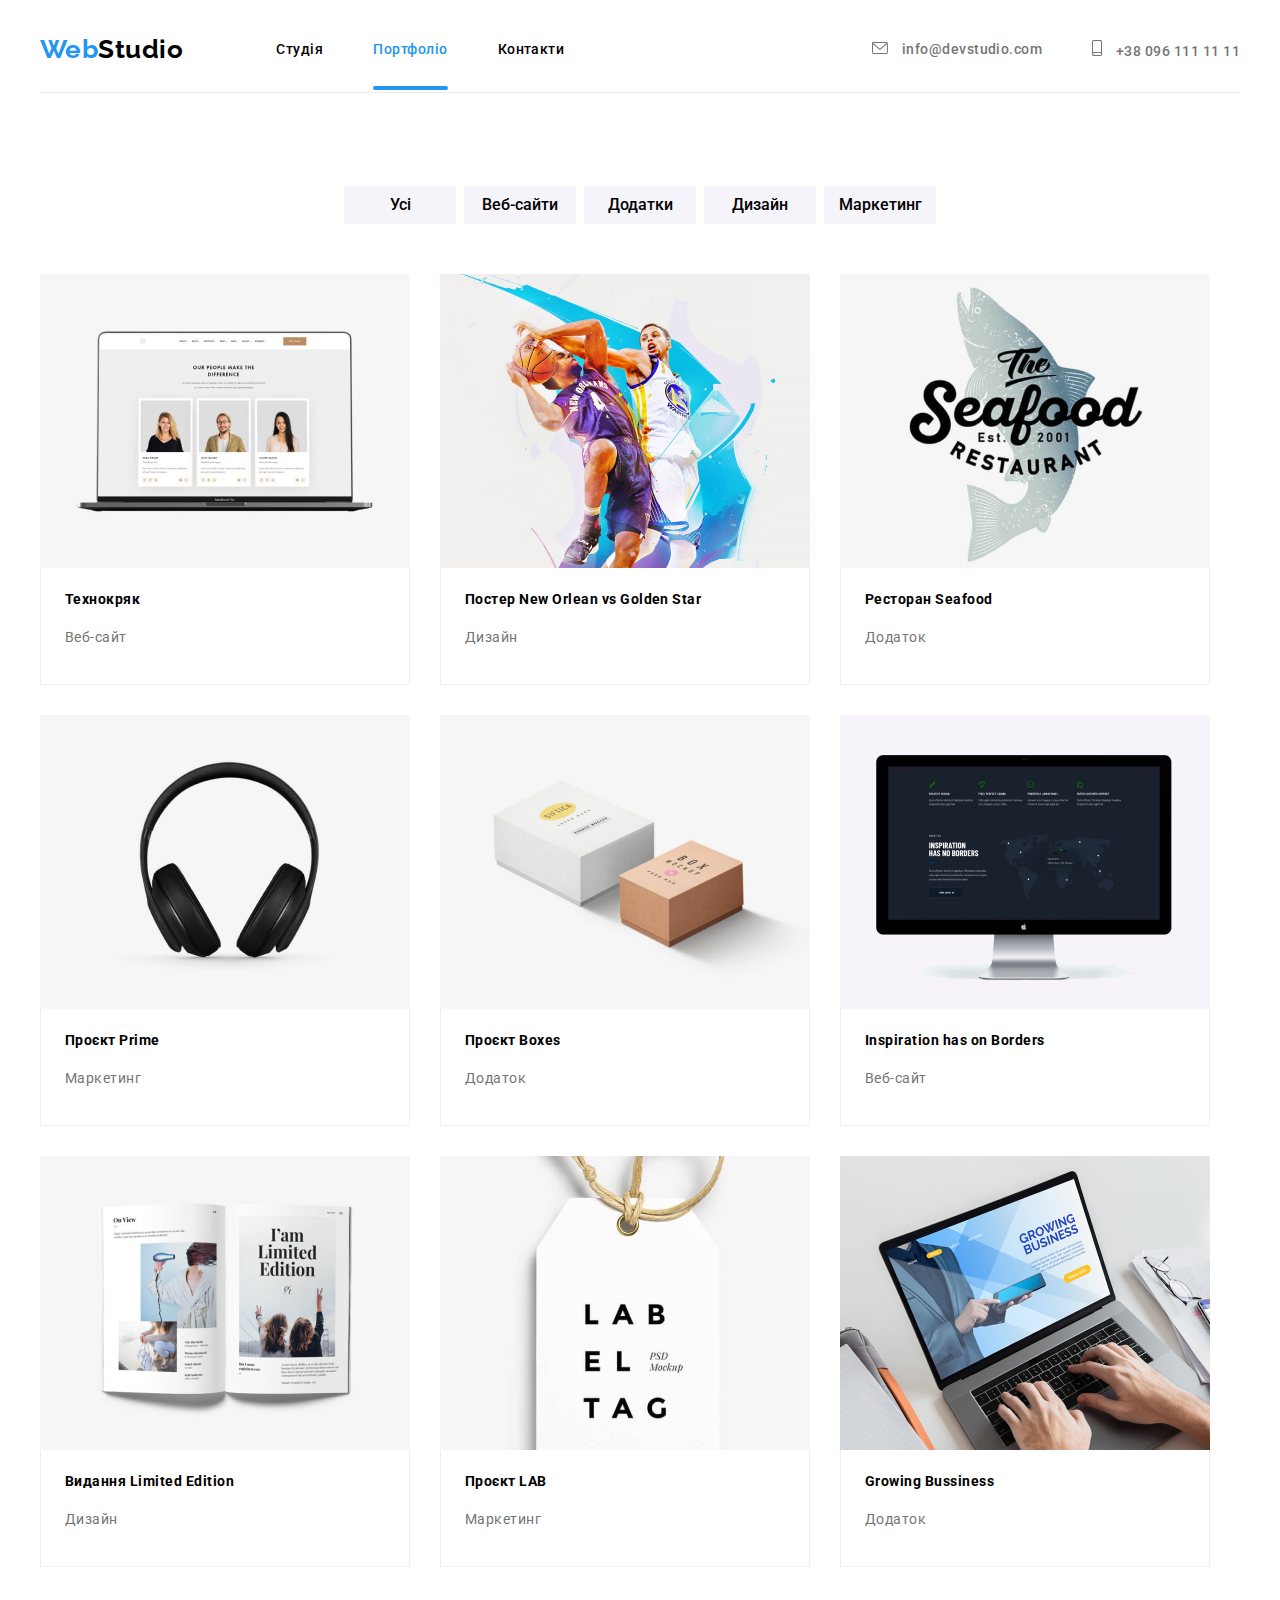
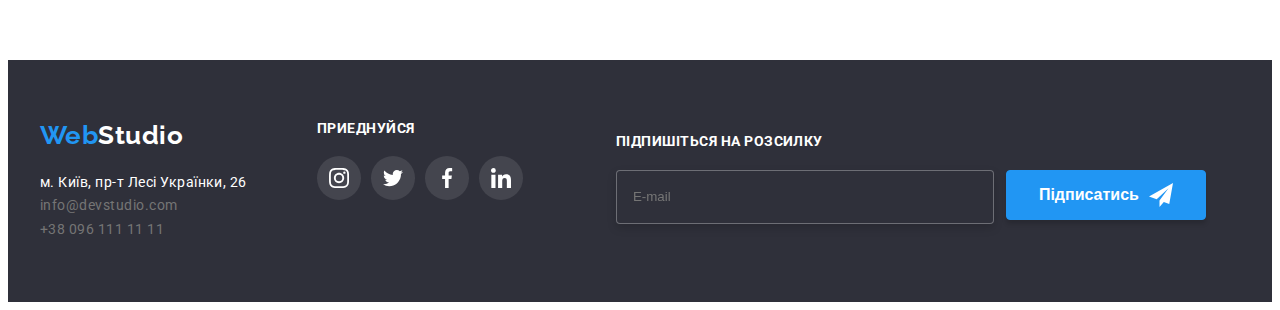
==== portfolio.html @ c8abeea8 "create repositories" ====
<!DOCTYPE html>
<html lang="uk">
<head>
  <meta charset="UTF-8">
  <meta http-equiv="X-UA-Compatible" content="IE=edge">
  <meta name="viewport" content="width=device-width, initial-scale=1.0">
  <title>Document</title>
  <link rel="stylesheet" href="https://cdnjs.cloudflare.com/ajax/libs/modern-normalize/1.1.0/modern-normalize.min.css" integrity="sha512-wpPYUAdjBVSE4KJnH1VR1HeZfpl1ub8YT/NKx4PuQ5NmX2tKuGu6U/JRp5y+Y8XG2tV+wKQpNHVUX03MfMFn9Q==" crossorigin="anonymous" referrerpolicy="no-referrer" />
  <link rel="preconnect" href="https://fonts.googleapis.com">
  <link rel="preconnect" href="https://fonts.gstatic.com" crossorigin>
  <link href="https://fonts.googleapis.com/css2?family=Raleway:wght@700&family=Roboto:wght@400;500;700;900&display=swap" rel="stylesheet">
  <link rel="stylesheet" href="./css/styles.css">
</head>
<body>
  <header>
    <div class="container">
      <div class="headerborderbottom flexnavbarcontainer">
        <nav class="navbarcontainer">
          <a href="./index.html" class="logo"><span class="accentlogo">Web</span>Studio</a>
          <ul class="blocknav">
            <li class=" itemnav"><a class="navlink " href="/">Студія</a></li>
            <li class="current itemnav"><a class="navlink" href="./portfolio.html">Портфоліо</a></li>
            <li class="itemnav"><a class="navlink" href="">Контакти</a></li>
          </ul>
        </nav>
      <ul class="contacts">
        <li class="item">
            <a href="mailto:info@devstudio.com" class="contacts-envelope">
              <svg >
                <use href="./img/symbol-defs-optimizate.svg#icon-envelope"></use>
              </svg>
              info@devstudio.com
            </a>
        </li>
        <li class="item">
          <a href="tel:+380961111111" class="contacts-phone">
            <svg >
              <use href="./img/symbol-defs-optimizate.svg#icon-smartphone"></use>
            </svg>
            +38 096 111 11 11
          </a>
        </li>
      </ul>
      </div>
    </div>
  </header>
  <main>
    <section class="section">
      <div class="container">
        <h1 class="maintitleportfolio">Список робіт</h1>
        <ul class="filterbutton">
          <li><button type="button">Усі</button></li>
          <li><button type="button">Веб-сайти</button></li>
          <li><button type="button">Додатки</button></li>
          <li><button type="button">Дизайн</button></li>
          <li><button type="button">Маркетинг</button>
        </ul>
        <ul class="ulexampales">
          <li class="item">
            <a href="">
              <div class="overlay-exampales">
                <img  src="./img/listExamples/technocrat.png" alt="Веб-сайт" width="370"/>
                <p>
                  Ресурс пропонує комплексні пропозиції з різним рівнем функціоналу та сервісів. Все це дозволить відвідувачу отримати вичерпні відомості про компанію чи приватну особу.
                </p>
                </div>
                <div class="blockcard">
                  <h2>Технокряк</h2>
                  <p class="blockcardpatagraf">Веб-сайт</p>
                </div>               
            </a>
          </li>
          <li class="item">
            <a href="">
              <div class="overlay-exampales">
              <img  src="./img/listExamples/posterneworlean.png" alt="Постер з баскетболістом" width="370"/>
              <p>
                Ресурс пропонує комплексні пропозиції з різним рівнем функціоналу та сервісів. Все це дозволить відвідувачу отримати вичерпні відомості про компанію чи приватну особу.
              </p>
              </div>
              <div class="blockcard">
                <h2>Постер New Orlean vs Golden Star</h2>
                <p class="blockcardpatagraf">Дизайн</p>
              </div>
            </a>
          </li>
          <li class="item">
            <a href="">
              <div class="overlay-exampales">
              <img src="./img/listExamples/seafood.png" alt="логотип ресторана" width="370"/> 
              <p>
                Ресурс пропонує комплексні пропозиції з різним рівнем функціоналу та сервісів. Все це дозволить відвідувачу отримати вичерпні відомості про компанію чи приватну особу.
              </p>
              </div>
              <div class="blockcard">
                <h2>Ресторан Seafood</h2>
                <p class="blockcardpatagraf">Додаток</p>
              </div>
            </a>
          </li>
          <li class="item">
            <a href="">
              <div class="overlay-exampales">
              <img src="./img/listExamples/projectprime.png" alt="Навушники" width="370"/>
              <p>
                Ресурс пропонує комплексні пропозиції з різним рівнем функціоналу та сервісів. Все це дозволить відвідувачу отримати вичерпні відомості про компанію чи приватну особу.
              </p>
              </div>
              <div class="blockcard">
                <h2>Проєкт Prime</h2>
                <p class="blockcardpatagraf">Маркетинг</p>
              </div>
            </a>
          </li>
          <li class="item">
            <a href="">
              <div class="overlay-exampales">
              <img src="./img/listExamples/projectboxex.png" alt="Дві коробки" width="370"/>
              <p>
                Ресурс пропонує комплексні пропозиції з різним рівнем функціоналу та сервісів. Все це дозволить відвідувачу отримати вичерпні відомості про компанію чи приватну особу.
              </p>
              </div>
              <div class="blockcard">
                <h2>Проєкт Boxes</h2>
                <p class="blockcardpatagraf">Додаток</p>
              </div>
            </a>
          </li>
          <li class="item">
            <a href="">
              <div class="overlay-exampales">
              <img src="./img/listExamples/inspiration.png" alt="Веб-сайт" width="370"/>
              <p>
                Ресурс пропонує комплексні пропозиції з різним рівнем функціоналу та сервісів. Все це дозволить відвідувачу отримати вичерпні відомості про компанію чи приватну особу.
              </p>
              </div>
              <div class="blockcard">
                <h2>Inspiration has on Borders</h2>
                <p class="blockcardpatagraf">Веб-сайт</p>
              </div>
            </a>
          </li>
          <li class="item">
            <div class="overlay-exampales">
            <img src="./img/listExamples/limitededition.png" alt="Відкрита книга" width="370"/>
            <p>
              Ресурс пропонує комплексні пропозиції з різним рівнем функціоналу та сервісів. Все це дозволить відвідувачу отримати вичерпні відомості про компанію чи приватну особу.
            </p>
            </div>
            <div class="blockcard">
              <h2>Видання Limited Edition</h2>
              <p class="blockcardpatagraf">Дизайн</p>
            </div>
          </li>
          <li class="item">
            <a href="">
              <div class="overlay-exampales">
              <img src="./img/listExamples/projectlab.png" alt="Бірка з назвою компанії" width="370"/>
              <p>
                Ресурс пропонує комплексні пропозиції з різним рівнем функціоналу та сервісів. Все це дозволить відвідувачу отримати вичерпні відомості про компанію чи приватну особу.
              </p>
              </div>
              <div class="blockcard">
                <h2>Проєкт LAB</h2>
                <p class="blockcardpatagraf">Маркетинг</p>
              </div>
            </a>
          </li>
          <li class="item">
            <a href="">
              <div class="overlay-exampales">
              <img src="./img/listExamples/growingbusines.png" alt="Відкритий ноут бук з діючтм сайтом" width="370"/>
              <p>
                Ресурс пропонує комплексні пропозиції з різним рівнем функціоналу та сервісів. Все це дозволить відвідувачу отримати вичерпні відомості про компанію чи приватну особу.
              </p>
              </div>
              <div class="blockcard">
                <h2>Growing Bussiness</h2>
                <p class="blockcardpatagraf">Додаток</p>
              </div>
            </a>
          </li>
        </ul>
      </div>
    </section>
  </main>
  <footer class="footer">
    <div class="footercontainer">
      <div>
        <a href="/" class="logofooter"><span class="accentlogo">Web</span>Studio</a>
        <address class="addressfooter">
          <ul>
            <li><a href="https://goo.gl/maps/CPtrU1FHBa2aNyZL9" target="_blank" rel="noopener noreferrer" class="address">м. Київ, пр-т Лесі Українки, 26</a></li>
            <li><a class="emailnumber" href="mailto:info@devstudio.com">info@devstudio.com</a></li>
            <li><a class="emailnumber" href="tel:+380961111111">+38 096 111 11 11</a></li>
          </ul>
        </address>
      </div>
      <div class="link-footer">
        <h2>Приеднуйся</h2>
        <ul class="ul-link-footer">
          <li >
            <a href="" class="li-footer-icon">
              <svg class="footer-icon">
                <use href="./img/linkfooter-opt.svg#icon-instagram"></use>
              </svg>              
            </a>
          </li>
          <li >
            <a href="" class="li-footer-icon">
              <svg class="footer-icon">
                <use href="./img/linkfooter-opt.svg#icon-twitter"></use>
              </svg>              
            </a>
          </li>
          <li>
            <a href="" class="li-footer-icon">
              <svg class="footer-icon">
                <use href="./img/linkfooter-opt.svg#icon-facebook"></use>
              </svg>              
            </a>
          </li>
          <li >
            <a href="" class="li-footer-icon">
              <svg class="footer-icon">
                <use href="./img/linkfooter-opt.svg#icon-linkedin"></use>
              </svg>              
            </a>
          </li>
        </ul>
      </div>
      <form class="form-footer">
        <p>Підпишіться на розсилку</p>
        <div class="form-input-button">
          <input type="text" placeholder="E-mail">
          <button>
            <span class="footer-form-button-text">Підписатись</span>
            <svg class="form-icon-footer">
              <use href="./img/telegram.svg#icon-send"></use>
            </svg>
          </button>          
        </div>
      </form>
    </div>
  </footer>
</body>
</html>
---- css/styles.css ----
:root{
  --primary-text-color: #000000;
  --accent-color: #2196F3;
  --primary-white-color: #FFFFFF;
  --text-silver-color: #757575;
  --primary-bg-color: #2F303A;
  --bg-color-button: #F5F4FA;
}
body{
  font-family: Roboto, sans-serif;
  color: var(--text-silver-color);
  letter-spacing: 0.03em;
}
h1,h2,h3,h4,h5,h6{
  color: var(--primary-text-color);
  margin-top: 0;
  margin-bottom: 0;
}
ul{
  list-style: none;
  margin-top: 0;
  margin-bottom: 0;
  padding-left: 0px;
}
a {
  color: var(--text-silver-color);
  text-decoration: none;
}
.container{
  margin: 0 auto;
  max-width: 1200px;
  padding-left: 15px;
  padding-right: 15px;
}
.section{
  padding: 93px 0px;
}

/* Header */

.logo{
  color: var(--primary-text-color);
  font-family: 'Raleway';
  font-weight: 700;
  font-size: 26px;
  line-height: 1.2;
}
.accentlogo{
  color: var(--accent-color);
}
.blocknav{
  display: flex;
  align-items: center;
  margin-left: 93px;
}
.flexnavbarcontainer{
  display: flex;
  padding-bottom: 0px;
}
.navbarcontainer{
  display: flex;
  align-items: center;
}


.itemnav + .itemnav{
  margin-left: 50px;
}
.itemnav{
  position: relative;
}
.itemnav::after  {
  content: '';

  position: absolute;
  left: 0;
  bottom: 0;

  display: block;
  width: 100%;
  height: 4px;
  background-color: var(--accent-color);
  border-radius: 2px;

  transform: scaleX(0);
  transition: transform 250ms cubic-bezier(0.4, 0, 0.2, 1);
}
.itemnav:hover::after{
  transform: scaleX(1);
}
.current a{
  color: var(--accent-color);
}
.current::after{
  content: '';
  
  transform: scaleX(1);
  display: block;
  width: 100%;
  height: 4px;
  background-color: var(--accent-color);
  border-radius: 2px;

}

.navlink{
  display: block;
  padding-top: 32px;
  padding-bottom: 32px;

  color: var(--primary-text-color);
  font-weight: 500;
  font-size: 14px;
  line-height: 1.14;
}
.navlink:hover,
.navlink:focus {
  color: var(--accent-color)
}
.contacts{
  display: flex;
  margin-left: auto;

  font-weight: 500;
  font-size: 14px;
  line-height: 1.14;
}
.contacts .item{
  display: flex;
  align-items: center;
}
.contacts .item +.item{
  margin-left: 50px;
}
.contacts a{
  display: block;
  padding-top: 32px;
  padding-bottom: 32px;
  color: var(--text-silver-color);
  transition: color 250ms cubic-bezier(0.4, 0, 0.2, 1), fill 250ms cubic-bezier(0.4, 0, 0.2, 1);
}
.contacts-envelope{
  fill: var(--text-silver-color);
}
.contacts-envelope svg{
  width: 16px;
  height: 12px;
  margin-right: 10px;
}
.contacts-phone{
  fill: var(--text-silver-color);
}
.contacts-phone svg{
  width: 10px;
  height: 16px;
  margin-right: 10px;
}
.contacts a:hover,
.contacts a:focus,
.contacts-envelope:hover,
.contacts-phone:hover {
  color: var(--accent-color);
  fill: var(--accent-color);
}
.current{
  color: var(--accent-color);

}
/* Firts section title */
.hero{
  max-width: 1600px;
  margin: 0 auto;
  padding: 0px 0px;
  background-image:linear-gradient(
    to right,
    rgba(47, 48, 58, 0.4),
    rgba(47, 48, 58, 0.4)
  ),url(../img/backgrounghero.jpg);
  background-repeat: no-repeat;
}
.mainsection{
  text-align: center;
  letter-spacing: 0.06em;
  text-transform: uppercase;
  padding-top: 200px;
  padding-bottom: 200px;  
}
.mainsection button{
  font-weight: 700;
  font-size: 16px;
  line-height: 1.88;
  align-items: center;
  text-align: center;
  letter-spacing: 0.06em;
}
.maintitle{
  font-weight: 900;
  font-size: 44px;
  line-height: 1.36;
  color: var(--primary-white-color);
  margin-bottom: 30px;
}
.button{
  color: var(--primary-white-color);
  background-color: var(--accent-color);
  font-family: inherit;
  cursor: pointer;
  padding: 10px 32px;
  min-width: 216px;
  border-radius: 4px;
  text-align: center;
  border: 0px solid black;
}

.backprop{
  position: fixed;
  top: 0;
  left: 0;
  width: 100%;
  height: 100%;
  background: rgba(0, 0, 0, 0.2);

  opacity: 1;
  transition: opacity 250ms cubic-bezier(0.4, 0, 0.2, 1);
}
.backprop.is-hidden{
  opacity: 0;
  pointer-events: none;
}
.backprop.is-hidden .modal{
  transform: translate(-50%, -50%) scale(1.1);
}
.modal{
  position: absolute;
  top: 50%;
  left: 50%;

  transform: translate(-50%, -50%) scale(1);
  transition: transform 250ms cubic-bezier(0.4, 0, 0.2, 1);

  min-width: 528px;
  min-height: 581px;

  background: var(--primary-white-color);
  box-shadow: 0px 1px 3px rgba(0, 0, 0, 0.12), 0px 1px 1px rgba(0, 0, 0, 0.14), 0px 2px 1px rgba(0, 0, 0, 0.2);
  border-radius: 4px;
}
.modal-button-cancel{
  position: absolute;
  display: flex;
  justify-content: center;
  align-items: center;
  width: 30px;
  height: 30px;
  top: 8px;
  right: 8px;
  background: #FFFFFF;
  border: 1px solid rgba(0, 0, 0, 0.1);
  border-radius: 50%;
  cursor: pointer;
}
.modal-button-cancel svg{
  fill: #000000;
  width: 11px;
  height: 11px;
  transition: fill 250ms cubic-bezier(0.4, 0, 0.2, 1);
}
.modal-button-cancel svg:hover,
.modal-button-cancel svg:focus{
  fill: var(--accent-color);
}
.form{
  text-transform: none;
}
.form-title{
  margin-top: 40px;
  margin-right: 40px;
  margin-left: 40px;
  margin-bottom: 12px;

  font-weight: 700;
  font-size: 20px;
  line-height: 1.15;
  text-align: center;

  color: var(--primary-text-color);
}
.form-field{
  position: relative;
  margin-left: auto;
  margin-right: auto;
  margin-bottom: 10px;
  width: 448px;
  display: flex;
  flex-direction: column;
}
.combine-input-svg{
  position: relative;
  margin: 0 auto;
  width: 448px;
}
.form-title-input{
  width: 448px;
  margin: 0 auto;
  text-align: left;
  margin-bottom: 4px;
}
.form-input{
  position: relative;
  margin: 0 auto;
  min-width: 448px;
  display: flex;
  flex-direction: column;

  height: 40px;
  padding-left: 42px;
  border: 1px solid rgba(33, 33, 33, 0.2);
  border-radius: 4px;

  transition: border 250ms cubic-bezier(0.4, 0, 0.2, 1);
}
.form-input-svg{
  position: absolute;
  top: 11px;
  left: 12px;
  width: 18px;
  height: 18px;
  transition: fill 250ms cubic-bezier(0.4, 0, 0.2, 1);
}

.form-filed-button{
  margin: 0 auto;
  padding: 10px 52px;
  cursor: pointer;
  
  max-width: 200px;
  height: 50px;
  color: var(--primary-white-color);
  background: var(--accent-color);
  border: 1px solid var(--accent-color);
  box-shadow: 0px 4px 4px rgba(0, 0, 0, 0.15);
  border-radius: 4px;

  font-weight: 700;
  font-size: 16px;
  line-height: 1.87;
}
.flex-form-filed-checkbox{
  display: flex;
  flex-direction: row;
  justify-content: center;
  align-items: center;

}
.checkbox-text{
  margin-left: 8px;

  font-size: 14px;
  line-height: 1.71;

  color: var(--text-silver-color);
}

.checkbox{
  appearance: none;
  position: absolute;
}

.checkbox-icon{
  width: 16px;
  height: 15px;
  border: 1px solid #212121;
  border-radius: 2px;

  transition: background-color 250ms cubic-bezier(0.4, 0, 0.2, 1);
}
.checkbox:checked + .checkbox-icon{
  border: 1px solid var(--accent-color);
  background-image: url(../img/iconchecksize.svg);
  background-color: var(--accent-color);
  background-repeat: no-repeat;
  background-size: contain;
  background-origin: content-box;
}

.form-filed-checkbox-a{
  color: var(--accent-color);
  text-decoration: underline;
}
.form-field textarea{
  margin: 0 auto;
  resize: none;
  width: 448px;
  height: 120px;
  border: 1px solid rgba(33, 33, 33, 0.2);
  border-radius: 4px;
  padding: 12px 16px;
}
.form-field textarea:hover,
.form-field textarea:focus,
.form-input:focus,
.form-input:hover,
.form-field textarea:focus{
  outline: none;
  border: 1px solid var(--accent-color);
  fill: var(--accent-color);
}

.form-field:hover .form-input-svg{
  fill: var(--accent-color);
}
.form-field:focus-within .form-input-svg{
  fill: var(--accent-color);
}

.form-input-svg:hover{
  fill: var(--accent-color);
}


/* section priority */

.priority ul{
  display: flex;
}
.container .list{
  margin-right: 30px;

}

.priority h2{
  display: none;
}
.priority h3{
  font-weight: 700;
  font-size: 14px;
  line-height: 1.14;
  text-transform: uppercase;
  margin-bottom: 10px;
}
.priority p{
  font-size: 14px;
  line-height: 1.7;
}
.priority-icon{
  margin-bottom: 30px;
}
.container .list:last-child{
  margin-right: 0px;
}

/* what do we do */
.section-employment{
  padding-top: 0px;
}
.section-employment h2{
  font-weight: 700;
  font-size: 36px;
  line-height: 1.16;
  text-align: center;
  margin-bottom: 50px;
}
.sectionemploymentul{
  display: flex;
}
.sectionemploymentul .item{
  position: relative;
  margin-right: 30px;
}
.sectionemploymentul .item h3{
  position: absolute;

  width: 100%;
  height: 70px;
  display: flex;
  justify-content: center;
  align-items: center;
  bottom: 0px;

  font-weight: 700;
  font-size: 14px;
  line-height: 1.14;
  text-transform: uppercase;

  color: var(--primary-white-color);
  background: rgba(47, 48, 58, 0.8);
}
.sectionemploymentul .item:last-child{
  margin-right: 0px;
}

/* section Team */
.teamul{
  display: flex;
}
.teamul .item{
  margin-right: 30px;
  background: #FFFFFF;
  box-shadow: 0px 1px 3px rgba(0, 0, 0, 0.12), 0px 1px 1px rgba(0, 0, 0, 0.14), 0px 2px 1px rgba(0, 0, 0, 0.2);
  border-radius: 0px 0px 4px 4px;
}
.teamul .item:last-child{
  margin-right: 0px;
}
.section-team{
  background-color: var(--bg-color-button);
}
.section-team h2{
  font-weight: 700;
  font-size: 36px;
  line-height: 1.16;
  text-align: center;
  margin-bottom: 50px;
}
.namestuff{
  margin-top: 30px;
  text-align: center;

  color: var(--primary-text-color);
  font-weight: 500;
  font-size: 16px;
  line-height: 1.19;
}
.employment{
  margin-top: 10px;
  margin-bottom: 16px;
  text-align: center;

  font-size: 16px;
  line-height: 1.19;
}
.ul-link-team{
  display: flex;
  justify-content: center;
  margin-bottom: 30px;
}
.link-team-icon{
  margin-right: 10px;
}
.link-team-icon a {
  display: flex;
  align-items: center;
  justify-content: center;
  width: 44px;
  height: 44px;
  border-radius: 50%;
  fill: rgba(175, 177, 184, 1);
  transition: fill 250ms cubic-bezier(0.4, 0, 0.2, 1), background-color 250ms cubic-bezier(0.4, 0, 0.2, 1);
}
/* fill="#afb1b8" style="fill:var(--color1, #afb1b8)" */
.link-team-icon:last-child{
  margin-right: 0px;
}
.team-icon svg{
  width: 20px;
  height: 20px;
}
.team-icon:hover{
  background-color: var(--accent-color);
  fill: var(--bg-color-button);
}

/* section clients */
.clients h2{
  text-align: center;
  margin-bottom: 50px;
}
.ulclients {
  display: flex;
}
.li-client-icon{
  margin-right: 30px;
  border: 1px solid #AFB1B8;
  border-radius: 4px;
  transition: border 250ms cubic-bezier(0.4, 0, 0.2, 1);
}
.li-client-icon a{
  display: flex;
  align-items: center;
  justify-content: center;
  width: 170px;
  height: 92px;
}
.client-icon{
  fill: rgba(175, 177, 184, 1);
  transition: fill 250ms cubic-bezier(0.4, 0, 0.2, 1);
}
.client-icon svg{
  width: 106px;
  height: 60px;
}
.li-client-icon:hover{
  border: 1px solid var(--accent-color);
}
.client-icon:hover{
  fill: var(--accent-color);
}

/* footer */
.footer{
  padding-top: 60px;
  padding-bottom: 60px;
  background: var(--primary-bg-color);
}
.footercontainer{
  display: flex;
  margin: 0 auto;
  max-width: 1200px;
  padding-left: 15px;
  padding-right: 15px;
}
.logofooter{
  color: var(--primary-white-color);
  font-family: 'Raleway';
  font-weight: 700;
  font-size: 26px;
  line-height: 1.19;
}

.address,
.emailnumber{
  font-style: normal;
  font-weight: 400;
  font-size: 14px;
  line-height: 1.71;
}
.addressfooter{
  margin-top: 20px;
  
}
.address{
  color: var(--primary-white-color);
  transition: color 250ms cubic-bezier(0.4, 0, 0.2, 1);
}
.link-footer{
  margin-left: 70px;
}
.link-footer h2{
  margin-bottom: 20px;

  font-weight: 700;
  font-size: 14px;
  line-height: 16px;
  text-transform: uppercase;

  color: var(--primary-white-color);
}
.ul-link-footer{
  display: flex;
}
.ul-link-footer li{
  margin-right: 10px;
}
.ul-link-footer li:last-child{
  margin-right: 0px;
}
.li-footer-icon{
  display: flex;
  align-items: center;
  justify-content: center;
  width: 44px;
  height: 44px;
  border-radius: 50%;
  background: rgba(255, 255, 255, 0.1);
  transition: background 250ms cubic-bezier(0.4, 0, 0.2, 1);
}

.li-footer-icon:hover{
  background: var(--accent-color);
}
.li-footer-icon:last-child{
  margin-right: 0px;
}
.footer-icon{
  width: 20px;
  height: 20px;
  
}
.emailnumber{
  transition: color 250ms cubic-bezier(0.4, 0, 0.2, 1);
}

.address:hover,
.address:focus,
.emailnumber:hover,
.emailnumber:focus{
  color: var(--accent-color);
}

.form-footer{
  margin-left: 93px;
}
.form-footer input{
  width: 358px;
  height: 50px;
  outline: none;
  margin-right: 12px;
  color: var(--text-silver-color);
  background-color: var(--primary-bg-color);
  border: 1px solid rgba(255, 255, 255, 0.3);
  filter: drop-shadow(0px 4px 4px rgba(0, 0, 0, 0.15));
  border-radius: 4px;
  padding-left: 16px;
}
.form-footer p{
  margin-bottom: 20px;
  color: var(--primary-white-color);
  font-weight: 700;
  font-size: 14px;
  line-height: 1.14;
  text-transform: uppercase;
}
.form-input-button{
  display: flex;
}
.footer-input-email:focus-within{
  border: 1px solid var(--primary-white-color);
}
.form-footer button{
  width: 200px;
  height: 50px;

  display: flex;
  align-items: center;
  justify-content: center;
  cursor: pointer;

  background-color: var(--accent-color);
  box-shadow: 0px 4px 4px rgba(0, 0, 0, 0.15);
  border: 1px solid var(--accent-color);
  border-radius: 4px;
}
.footer-form-button-text{
  margin-right: 10px;
  font-weight: 700;
  font-size: 16px;
  line-height: 1.86;
  color: var(--primary-white-color);
}
.form-icon-footer{
  width: 24px;
  height: 24px;
}
/* Page Portfolio */
.maintitleportfolio{
  display: none;
}

.filterbutton{
  display: flex;
  justify-content: center;
  margin-bottom: 50px;
}
.filterbutton li{
  margin-left: 8px;
}
.filterbutton li:first-child{
  margin-left: 0px;
}

.filterbutton button{
  font-family: inherit;
  color: var(--primary-text-color);
  background: var(--bg-color-button);
  min-width: 112px;
  min-height: 38px;
  cursor: pointer;
  font-weight: 500;
  font-size: 16px;
  line-height: 1.63;
  text-align: center;
  border-radius: 4px;
  border: #FFFFFF;
  transition: color 250ms cubic-bezier(0.4, 0, 0.2, 1), background 250ms cubic-bezier(0.4, 0, 0.2, 1), box-shadow 250ms cubic-bezier(0.4, 0, 0.2, 1);

  }
.filterbutton button:hover,
.filterbutton button:focus{
  box-shadow: 0px 3px 1px rgba(0, 0, 0, 0.1), 0px 1px 2px rgba(0, 0, 0, 0.08), 0px 2px 2px rgba(0, 0, 0, 0.12);
  color: var(--primary-white-color);
  background: var(--accent-color);
}
/* exampales */

.overlay-exampales{
  position: relative;
}
.overlay-exampales p{
  position: absolute;

  display: block;
  width: 100%;
  height: 105%;
  top: 0px;
  left: 0;
  padding: 63px 24px;

  background: rgba(33, 150, 243, 0.9);
  font-weight: 400;
  font-size: 18px;
  line-height: 1.55;

  color: var(--primary-white-color);
  transform: translateY(135%);
  transition: transform 250ms cubic-bezier(0.4, 0, 0.2, 1);

}
.ulexampales .item:hover
.overlay-exampales p{
  transform: translateY(-10%);
}

.headerborderbottom{
  border-bottom: 1px solid #ECECEC;;
}

.ulexampales{
  display: flex;
  flex-wrap: wrap;
}
.ulexampales .item .overlay-exampales{
  overflow: hidden;
}
.ulexampales .item{
  margin-right: 30px;
  margin-bottom: 30px; 
  transition: box-shadow 250ms cubic-bezier(0.4, 0, 0.2, 1);
}
.ulexampales .item:hover{
  box-shadow: 0px 1px 1px rgba(0, 0, 0, 0.12), 0px 4px 4px rgba(0, 0, 0, 0.06), 1px 4px 6px rgba(0, 0, 0, 0.16);
}
.ulexampales .item:nth-child(3n){
  margin-right: 0px;
}
.ulexampales .item:nth-last-child(-n + 3){
  margin-bottom: 0px;
}
.item a img{
  margin-bottom: 0px;
}

.ulexampales h2{
  font-size: 14px;
  line-height: 1.71;
}
.blockcardpatagraf{
  font-size: 14px;
  line-height: 1.71;
}

.blockcard{
  margin-top: -4px;
  padding: 20px 24px;
  border-right: 1px solid #EEEEEE;
  border-left: 1px solid #EEEEEE;
  border-bottom: 1px solid #EEEEEE;

}
.blockcard h3{
  padding-bottom: 8px;
}
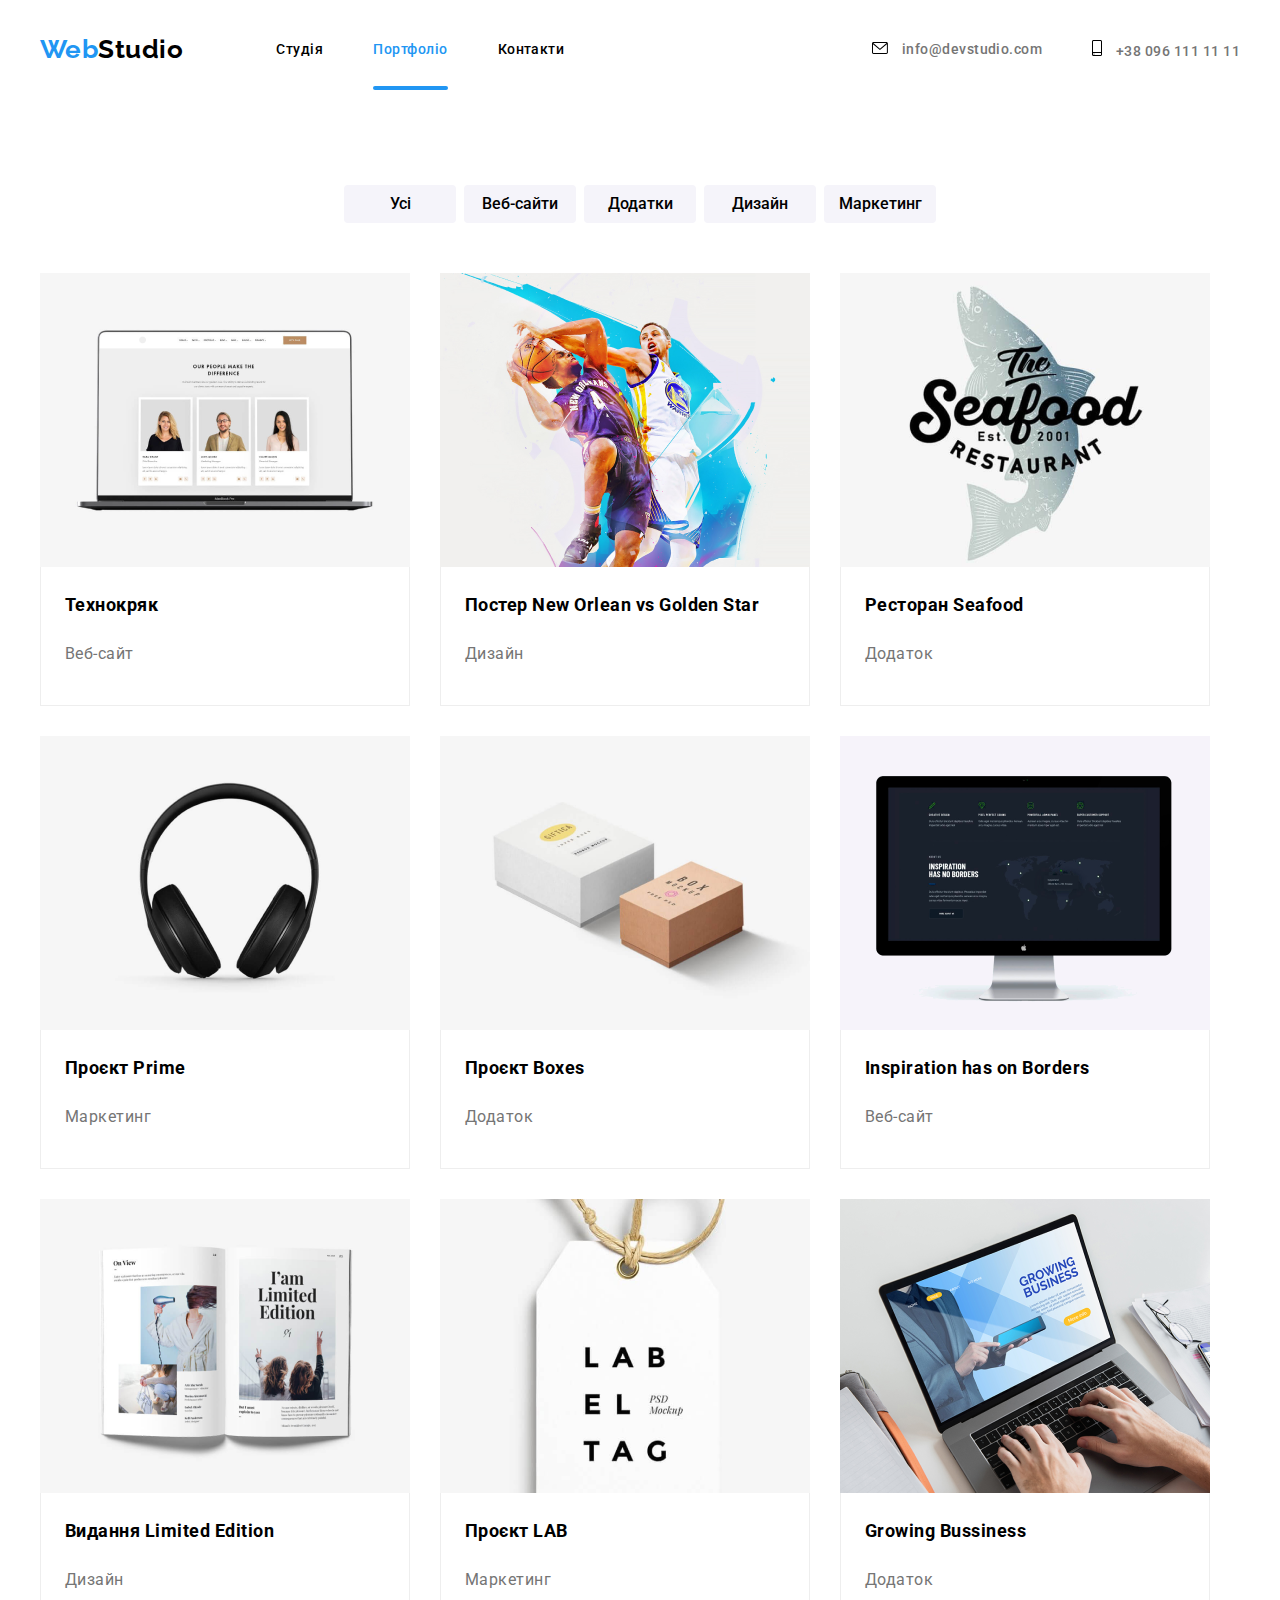
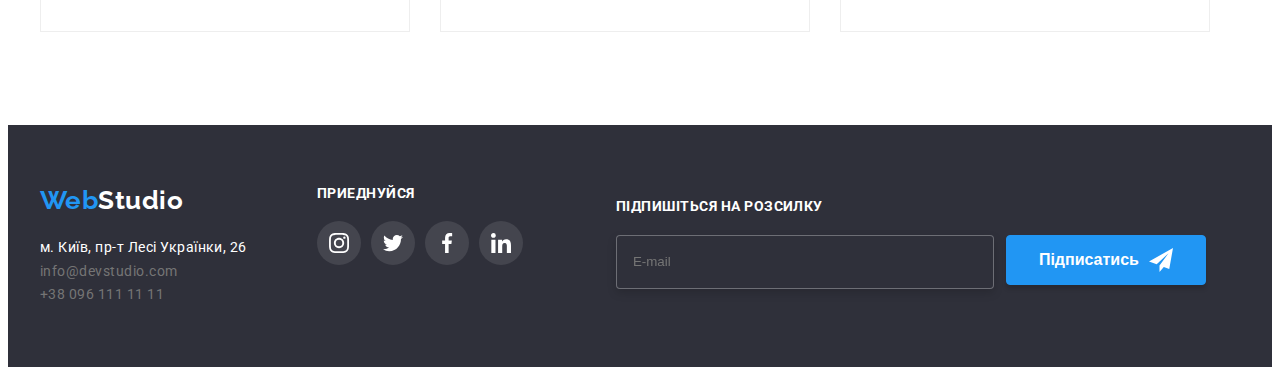
==== commit 8441f02b: "refactor code add sass and bem" ====
--- a/portfolio.html
+++ b/portfolio.html
@@ -9,174 +9,171 @@
   <link rel="preconnect" href="https://fonts.googleapis.com">
   <link rel="preconnect" href="https://fonts.gstatic.com" crossorigin>
   <link href="https://fonts.googleapis.com/css2?family=Raleway:wght@700&family=Roboto:wght@400;500;700;900&display=swap" rel="stylesheet">
-  <link rel="stylesheet" href="./css/styles.css">
+  <link rel="stylesheet" href="./sass/main.css">
 </head>
 <body>
   <header>
-    <div class="container">
-      <div class="headerborderbottom flexnavbarcontainer">
-        <nav class="navbarcontainer">
-          <a href="./index.html" class="logo"><span class="accentlogo">Web</span>Studio</a>
-          <ul class="blocknav">
-            <li class=" itemnav"><a class="navlink " href="/">Студія</a></li>
-            <li class="current itemnav"><a class="navlink" href="./portfolio.html">Портфоліо</a></li>
-            <li class="itemnav"><a class="navlink" href="">Контакти</a></li>
-          </ul>
-        </nav>
+    <div class="container nomargincontainer flexnavbarcontainer">
+      <nav class="navbarcontainer">
+        <a href="./index.html" class="logo"><span class="accentlogo">Web</span>Studio</a>
+        <ul class="blocknav">
+          <li class="blocknav__item "><a class="navlink " href="./index.html">Студія</a></li>
+          <li class="blocknav__item current"><a class="navlink" href="./portfolio.html">Портфоліо</a></li>
+          <li class="blocknav__item"><a class="navlink" href="">Контакти</a></li>
+        </ul>
+      </nav>
       <ul class="contacts">
-        <li class="item">
-            <a href="mailto:info@devstudio.com" class="contacts-envelope">
-              <svg >
+        <li class="contacts__item">
+            <a href="mailto:info@devstudio.com" class="contacts__link">
+              <svg class="contacts__envelope-svg">
                 <use href="./img/symbol-defs-optimizate.svg#icon-envelope"></use>
               </svg>
               info@devstudio.com
             </a>
         </li>
-        <li class="item">
-          <a href="tel:+380961111111" class="contacts-phone">
-            <svg >
+        <li class="contacts__item">
+          <a href="tel:+380961111111" class="contacts__link">
+            <svg class="contacts__phone-svg">
               <use href="./img/symbol-defs-optimizate.svg#icon-smartphone"></use>
             </svg>
             +38 096 111 11 11
           </a>
         </li>
       </ul>
-      </div>
     </div>
   </header>
   <main>
     <section class="section">
       <div class="container">
-        <h1 class="maintitleportfolio">Список робіт</h1>
-        <ul class="filterbutton">
-          <li><button type="button">Усі</button></li>
-          <li><button type="button">Веб-сайти</button></li>
-          <li><button type="button">Додатки</button></li>
-          <li><button type="button">Дизайн</button></li>
-          <li><button type="button">Маркетинг</button>
-        </ul>
-        <ul class="ulexampales">
-          <li class="item">
-            <a href="">
-              <div class="overlay-exampales">
+        <ul class="filter-button-list">
+          <li class="filter-button-list__item"><button type="button" class="filter-button-list__button">Усі</button></li>
+          <li class="filter-button-list__item"><button type="button" class="filter-button-list__button">Веб-сайти</button></li>
+          <li class="filter-button-list__item"><button type="button" class="filter-button-list__button">Додатки</button></li>
+          <li class="filter-button-list__item"><button type="button" class="filter-button-list__button">Дизайн</button></li>
+          <li class="filter-button-list__item"><button type="button" class="filter-button-list__button">Маркетинг</button>
+        </ul>
+        <ul class="list-exampales">
+          <li class="list-exampales__item">
+            <a href="">
+              <div class="list-exampales__overlay">
                 <img  src="./img/listExamples/technocrat.png" alt="Веб-сайт" width="370"/>
-                <p>
+                <p class="list-exampales__text">
                   Ресурс пропонує комплексні пропозиції з різним рівнем функціоналу та сервісів. Все це дозволить відвідувачу отримати вичерпні відомості про компанію чи приватну особу.
                 </p>
                 </div>
-                <div class="blockcard">
-                  <h2>Технокряк</h2>
-                  <p class="blockcardpatagraf">Веб-сайт</p>
+                <div class="list-exampales__blockcard">
+                  <h2 class="list-exampales__title">Технокряк</h2>
+                  <p class="list-exampales__attribute">Веб-сайт</p>
                 </div>               
             </a>
           </li>
-          <li class="item">
-            <a href="">
-              <div class="overlay-exampales">
+          <li class="list-exampales__item">
+            <a href="">
+              <div class="list-exampales__overlay">
               <img  src="./img/listExamples/posterneworlean.png" alt="Постер з баскетболістом" width="370"/>
-              <p>
-                Ресурс пропонує комплексні пропозиції з різним рівнем функціоналу та сервісів. Все це дозволить відвідувачу отримати вичерпні відомості про компанію чи приватну особу.
-              </p>
-              </div>
-              <div class="blockcard">
-                <h2>Постер New Orlean vs Golden Star</h2>
-                <p class="blockcardpatagraf">Дизайн</p>
-              </div>
-            </a>
-          </li>
-          <li class="item">
-            <a href="">
-              <div class="overlay-exampales">
+              <p class="list-exampales__text">
+                Ресурс пропонує комплексні пропозиції з різним рівнем функціоналу та сервісів. Все це дозволить відвідувачу отримати вичерпні відомості про компанію чи приватну особу.
+              </p>
+              </div>
+              <div class="list-exampales__blockcard">
+                <h2 class="list-exampales__title">Постер New Orlean vs Golden Star</h2>
+                <p class="list-exampales__attribute">Дизайн</p>
+              </div>
+            </a>
+          </li>
+          <li class="list-exampales__item">
+            <a href="">
+              <div class="list-exampales__overlay">
               <img src="./img/listExamples/seafood.png" alt="логотип ресторана" width="370"/> 
-              <p>
-                Ресурс пропонує комплексні пропозиції з різним рівнем функціоналу та сервісів. Все це дозволить відвідувачу отримати вичерпні відомості про компанію чи приватну особу.
-              </p>
-              </div>
-              <div class="blockcard">
-                <h2>Ресторан Seafood</h2>
-                <p class="blockcardpatagraf">Додаток</p>
-              </div>
-            </a>
-          </li>
-          <li class="item">
-            <a href="">
-              <div class="overlay-exampales">
+              <p class="list-exampales__text">
+                Ресурс пропонує комплексні пропозиції з різним рівнем функціоналу та сервісів. Все це дозволить відвідувачу отримати вичерпні відомості про компанію чи приватну особу.
+              </p>
+              </div>
+              <div class="list-exampales__blockcard">
+                <h2 class="list-exampales__title">Ресторан Seafood</h2>
+                <p class="list-exampales__attribute">Додаток</p>
+              </div>
+            </a>
+          </li>
+          <li class="list-exampales__item">
+            <a href="">
+              <div class="list-exampales__overlay">
               <img src="./img/listExamples/projectprime.png" alt="Навушники" width="370"/>
-              <p>
-                Ресурс пропонує комплексні пропозиції з різним рівнем функціоналу та сервісів. Все це дозволить відвідувачу отримати вичерпні відомості про компанію чи приватну особу.
-              </p>
-              </div>
-              <div class="blockcard">
-                <h2>Проєкт Prime</h2>
-                <p class="blockcardpatagraf">Маркетинг</p>
-              </div>
-            </a>
-          </li>
-          <li class="item">
-            <a href="">
-              <div class="overlay-exampales">
+              <p class="list-exampales__text">
+                Ресурс пропонує комплексні пропозиції з різним рівнем функціоналу та сервісів. Все це дозволить відвідувачу отримати вичерпні відомості про компанію чи приватну особу.
+              </p>
+              </div>
+              <div class="list-exampales__blockcard">
+                <h2 class="list-exampales__title">Проєкт Prime</h2>
+                <p class="list-exampales__attribute">Маркетинг</p>
+              </div>
+            </a>
+          </li>
+          <li class="list-exampales__item">
+            <a href="">
+              <div class="list-exampales__overlay">
               <img src="./img/listExamples/projectboxex.png" alt="Дві коробки" width="370"/>
-              <p>
-                Ресурс пропонує комплексні пропозиції з різним рівнем функціоналу та сервісів. Все це дозволить відвідувачу отримати вичерпні відомості про компанію чи приватну особу.
-              </p>
-              </div>
-              <div class="blockcard">
-                <h2>Проєкт Boxes</h2>
-                <p class="blockcardpatagraf">Додаток</p>
-              </div>
-            </a>
-          </li>
-          <li class="item">
-            <a href="">
-              <div class="overlay-exampales">
+              <p class="list-exampales__text">
+                Ресурс пропонує комплексні пропозиції з різним рівнем функціоналу та сервісів. Все це дозволить відвідувачу отримати вичерпні відомості про компанію чи приватну особу.
+              </p>
+              </div>
+              <div class="list-exampales__blockcard">
+                <h2 class="list-exampales__title">Проєкт Boxes</h2>
+                <p class="list-exampales__attribute">Додаток</p>
+              </div>
+            </a>
+          </li>
+          <li class="list-exampales__item">
+            <a href="">
+              <div class="list-exampales__overlay">
               <img src="./img/listExamples/inspiration.png" alt="Веб-сайт" width="370"/>
-              <p>
-                Ресурс пропонує комплексні пропозиції з різним рівнем функціоналу та сервісів. Все це дозволить відвідувачу отримати вичерпні відомості про компанію чи приватну особу.
-              </p>
-              </div>
-              <div class="blockcard">
-                <h2>Inspiration has on Borders</h2>
-                <p class="blockcardpatagraf">Веб-сайт</p>
-              </div>
-            </a>
-          </li>
-          <li class="item">
-            <div class="overlay-exampales">
+              <p class="list-exampales__text">
+                Ресурс пропонує комплексні пропозиції з різним рівнем функціоналу та сервісів. Все це дозволить відвідувачу отримати вичерпні відомості про компанію чи приватну особу.
+              </p>
+              </div>
+              <div class="list-exampales__blockcard">
+                <h2 class="list-exampales__title">Inspiration has on Borders</h2>
+                <p class="list-exampales__attribute">Веб-сайт</p>
+              </div>
+            </a>
+          </li>
+          <li class="list-exampales__item">
+            <div class="list-exampales__overlay">
             <img src="./img/listExamples/limitededition.png" alt="Відкрита книга" width="370"/>
-            <p>
+            <p class="list-exampales__text">
               Ресурс пропонує комплексні пропозиції з різним рівнем функціоналу та сервісів. Все це дозволить відвідувачу отримати вичерпні відомості про компанію чи приватну особу.
             </p>
             </div>
-            <div class="blockcard">
-              <h2>Видання Limited Edition</h2>
-              <p class="blockcardpatagraf">Дизайн</p>
+            <div class="list-exampales__blockcard">
+              <h2 class="list-exampales__title">Видання Limited Edition</h2>
+              <p class="list-exampales__attribute">Дизайн</p>
             </div>
           </li>
-          <li class="item">
-            <a href="">
-              <div class="overlay-exampales">
+          <li class="list-exampales__item">
+            <a href="">
+              <div class="list-exampales__overlay">
               <img src="./img/listExamples/projectlab.png" alt="Бірка з назвою компанії" width="370"/>
-              <p>
-                Ресурс пропонує комплексні пропозиції з різним рівнем функціоналу та сервісів. Все це дозволить відвідувачу отримати вичерпні відомості про компанію чи приватну особу.
-              </p>
-              </div>
-              <div class="blockcard">
-                <h2>Проєкт LAB</h2>
-                <p class="blockcardpatagraf">Маркетинг</p>
-              </div>
-            </a>
-          </li>
-          <li class="item">
-            <a href="">
-              <div class="overlay-exampales">
+              <p class="list-exampales__text">
+                Ресурс пропонує комплексні пропозиції з різним рівнем функціоналу та сервісів. Все це дозволить відвідувачу отримати вичерпні відомості про компанію чи приватну особу.
+              </p>
+              </div>
+              <div class="list-exampales__blockcard">
+                <h2 class="list-exampales__title">Проєкт LAB</h2>
+                <p class="list-exampales__attribute">Маркетинг</p>
+              </div>
+            </a>
+          </li>
+          <li class="list-exampales__item">
+            <a href="">
+              <div class="list-exampales__overlay">
               <img src="./img/listExamples/growingbusines.png" alt="Відкритий ноут бук з діючтм сайтом" width="370"/>
-              <p>
-                Ресурс пропонує комплексні пропозиції з різним рівнем функціоналу та сервісів. Все це дозволить відвідувачу отримати вичерпні відомості про компанію чи приватну особу.
-              </p>
-              </div>
-              <div class="blockcard">
-                <h2>Growing Bussiness</h2>
-                <p class="blockcardpatagraf">Додаток</p>
+              <p class="list-exampales__text">
+                Ресурс пропонує комплексні пропозиції з різним рівнем функціоналу та сервісів. Все це дозволить відвідувачу отримати вичерпні відомості про компанію чи приватну особу.
+              </p>
+              </div>
+              <div class="list-exampales__blockcard">
+                <h2 class="list-exampales__title">Growing Bussiness</h2>
+                <p class="list-exampales__attribute">Додаток</p>
               </div>
             </a>
           </li>
@@ -185,44 +182,44 @@
     </section>
   </main>
   <footer class="footer">
-    <div class="footercontainer">
+    <div class="footer__container">
       <div>
-        <a href="/" class="logofooter"><span class="accentlogo">Web</span>Studio</a>
-        <address class="addressfooter">
+        <a href="/" class="logo-footer"><span class="accentlogo">Web</span>Studio</a>
+        <address class="address-footer">
           <ul>
-            <li><a href="https://goo.gl/maps/CPtrU1FHBa2aNyZL9" target="_blank" rel="noopener noreferrer" class="address">м. Київ, пр-т Лесі Українки, 26</a></li>
-            <li><a class="emailnumber" href="mailto:info@devstudio.com">info@devstudio.com</a></li>
-            <li><a class="emailnumber" href="tel:+380961111111">+38 096 111 11 11</a></li>
+            <li><a href="https://goo.gl/maps/CPtrU1FHBa2aNyZL9" target="_blank" rel="noopener noreferrer" class="address-footer__address">м. Київ, пр-т Лесі Українки, 26</a></li>
+            <li><a class="address-footer__emailnumber" href="mailto:info@devstudio.com">info@devstudio.com</a></li>
+            <li><a class="address-footer__emailnumber" href="tel:+380961111111">+38 096 111 11 11</a></li>
           </ul>
         </address>
       </div>
       <div class="link-footer">
-        <h2>Приеднуйся</h2>
-        <ul class="ul-link-footer">
-          <li >
-            <a href="" class="li-footer-icon">
-              <svg class="footer-icon">
+        <h2 class="link-footer__title">Приеднуйся</h2>
+        <ul class="link-footer__list">
+          <li class="link-footer__item">
+            <a href="" class="link-footer__link">
+              <svg class="link-footer__svg">
                 <use href="./img/linkfooter-opt.svg#icon-instagram"></use>
               </svg>              
             </a>
           </li>
-          <li >
-            <a href="" class="li-footer-icon">
-              <svg class="footer-icon">
+          <li class="link-footer__item">
+            <a href="" class="link-footer__link">
+              <svg class="link-footer__svg">
                 <use href="./img/linkfooter-opt.svg#icon-twitter"></use>
               </svg>              
             </a>
           </li>
-          <li>
-            <a href="" class="li-footer-icon">
-              <svg class="footer-icon">
+          <li class="link-footer__item">
+            <a href="" class="link-footer__link">
+              <svg class="link-footer__svg">
                 <use href="./img/linkfooter-opt.svg#icon-facebook"></use>
               </svg>              
             </a>
           </li>
-          <li >
-            <a href="" class="li-footer-icon">
-              <svg class="footer-icon">
+          <li class="link-footer__item">
+            <a href="" class="link-footer__link">
+              <svg class="link-footer__svg">
                 <use href="./img/linkfooter-opt.svg#icon-linkedin"></use>
               </svg>              
             </a>
@@ -230,12 +227,12 @@
         </ul>
       </div>
       <form class="form-footer">
-        <p>Підпишіться на розсилку</p>
-        <div class="form-input-button">
-          <input type="text" placeholder="E-mail">
-          <button>
-            <span class="footer-form-button-text">Підписатись</span>
-            <svg class="form-icon-footer">
+        <p class="form-footer__text">Підпишіться на розсилку</p>
+        <div class="form-footer__input-button">
+          <input type="text" placeholder="E-mail" class="form-footer__input">
+          <button class="form-footer__button">
+            <span class="footer-form__button-text">Підписатись</span>
+            <svg class="footer-form__svg">
               <use href="./img/telegram.svg#icon-send"></use>
             </svg>
           </button>          
--- a/sass/main.css
+++ b/sass/main.css
@@ -0,0 +1,878 @@
+body {
+  font-family: Roboto, sans-serif;
+  color: #757575;
+  letter-spacing: 0.03em;
+}
+
+h1, h2, h3, h4, h5, h6 {
+  color: #000000;
+  margin-top: 0;
+  margin-bottom: 0;
+}
+
+ul {
+  list-style: none;
+  margin-top: 0;
+  margin-bottom: 0;
+  padding-left: 0px;
+}
+
+a {
+  color: #757575;
+  text-decoration: none;
+}
+
+.container {
+  margin: 0 auto;
+  max-width: 1200px;
+  padding-left: 15px;
+  padding-right: 15px;
+}
+
+.section {
+  padding: 93px 0px;
+}
+
+/* Header */
+.logo {
+  color: #000000;
+  font-family: "Raleway";
+  font-weight: 700;
+  font-size: 26px;
+  line-height: 1.2;
+}
+
+.accentlogo {
+  color: #2196F3;
+}
+
+.blocknav {
+  display: flex;
+  align-items: center;
+  margin-left: 93px;
+}
+
+.flexnavbarcontainer {
+  display: flex;
+  padding-bottom: 0px;
+}
+
+.navbarcontainer {
+  display: flex;
+  align-items: center;
+}
+
+.blocknav__item + .blocknav__item {
+  margin-left: 50px;
+}
+
+.blocknav__item {
+  position: relative;
+}
+
+.blocknav__item::after {
+  content: "";
+  position: absolute;
+  left: 0;
+  bottom: 0;
+  display: block;
+  width: 100%;
+  height: 4px;
+  background-color: #2196F3;
+  border-radius: 2px;
+  transform: scaleX(0);
+  transition: transform 250ms cubic-bezier(0.4, 0, 0.2, 1);
+}
+
+.blocknav__item:hover::after {
+  transform: scaleX(1);
+}
+
+.current a {
+  color: #2196F3;
+}
+
+.current::after {
+  content: "";
+  transform: scaleX(1);
+  display: block;
+  width: 100%;
+  height: 4px;
+  background-color: #2196F3;
+  border-radius: 2px;
+}
+
+.navlink {
+  display: block;
+  padding-top: 32px;
+  padding-bottom: 32px;
+  color: #000000;
+  font-weight: 500;
+  font-size: 14px;
+  line-height: 1.14;
+}
+
+.navlink:hover,
+.navlink:focus {
+  color: #2196F3;
+}
+
+.contacts {
+  display: flex;
+  margin-left: auto;
+  font-weight: 500;
+  font-size: 14px;
+  line-height: 1.14;
+}
+
+.contacts .contacts__item {
+  display: flex;
+  align-items: center;
+}
+
+.contacts .contacts__item + .contacts__item {
+  margin-left: 50px;
+}
+
+.contacts__link {
+  display: block;
+  padding-top: 32px;
+  padding-bottom: 32px;
+  color: #757575;
+  transition: color 250ms cubic-bezier(0.4, 0, 0.2, 1), fill 250ms cubic-bezier(0.4, 0, 0.2, 1);
+}
+
+.contacts__envelope {
+  fill: #757575;
+}
+
+.contacts__envelope-svg {
+  width: 16px;
+  height: 12px;
+  margin-right: 10px;
+}
+
+.contacts__phone {
+  fill: #757575;
+}
+
+.contacts__phone-svg {
+  width: 10px;
+  height: 16px;
+  margin-right: 10px;
+}
+
+.contacts__link:hover,
+.contacts__link:hover {
+  color: #2196F3;
+  fill: #2196F3;
+}
+
+.current {
+  color: #2196F3;
+}
+
+/* footer */
+.footer {
+  padding-top: 60px;
+  padding-bottom: 60px;
+  background: #2F303A;
+}
+
+.footer__container {
+  display: flex;
+  margin: 0 auto;
+  max-width: 1200px;
+  padding-left: 15px;
+  padding-right: 15px;
+}
+
+.logo-footer {
+  color: #FFFFFF;
+  font-family: "Raleway";
+  font-weight: 700;
+  font-size: 26px;
+  line-height: 1.19;
+}
+
+.address-footer {
+  margin-top: 20px;
+}
+
+.address-footer__address,
+.address-footer__emailnumber {
+  font-style: normal;
+  font-weight: 400;
+  font-size: 14px;
+  line-height: 1.71;
+  transition: color 250ms cubic-bezier(0.4, 0, 0.2, 1);
+}
+
+.address-footer__address {
+  color: #FFFFFF;
+  transition: color 250ms cubic-bezier(0.4, 0, 0.2, 1);
+}
+
+.link-footer {
+  margin-left: 70px;
+}
+
+.link-footer__title {
+  margin-bottom: 20px;
+  font-weight: 700;
+  font-size: 14px;
+  line-height: 16px;
+  text-transform: uppercase;
+  color: #FFFFFF;
+}
+
+.link-footer__list {
+  display: flex;
+}
+
+.link-footer__item {
+  margin-right: 10px;
+}
+
+.link-footer__item:last-child {
+  margin-right: 0px;
+}
+
+.link-footer__svg {
+  width: 20px;
+  height: 20px;
+}
+
+.link-footer__link {
+  display: flex;
+  align-items: center;
+  justify-content: center;
+  width: 44px;
+  height: 44px;
+  border-radius: 50%;
+  background: rgba(255, 255, 255, 0.1);
+  transition: background 250ms cubic-bezier(0.4, 0, 0.2, 1);
+}
+
+.link-footer__link:hover {
+  background: #2196F3;
+}
+
+.link-footer__link:last-child {
+  margin-right: 0px;
+}
+
+.address-footer__address:hover,
+.address-footer__address:focus,
+.address-footer__emailnumber:hover,
+.address-footer__emailnumber:focus {
+  color: #2196F3;
+}
+
+.form-footer {
+  margin-left: 93px;
+}
+
+.form-footer input {
+  width: 358px;
+  height: 50px;
+  outline: none;
+  margin-right: 12px;
+  color: #757575;
+  background-color: #2F303A;
+  border: 1px solid rgba(255, 255, 255, 0.3);
+  filter: drop-shadow(0px 4px 4px rgba(0, 0, 0, 0.15));
+  border-radius: 4px;
+  padding-left: 16px;
+}
+
+.form-footer__text {
+  margin-bottom: 20px;
+  color: #FFFFFF;
+  font-weight: 700;
+  font-size: 14px;
+  line-height: 1.14;
+  text-transform: uppercase;
+}
+
+.form-footer__input-button {
+  display: flex;
+}
+
+.form-footer__input:focus-within {
+  border: 1px solid #FFFFFF;
+}
+
+.form-footer__button {
+  width: 200px;
+  height: 50px;
+  display: flex;
+  align-items: center;
+  justify-content: center;
+  cursor: pointer;
+  background-color: #2196F3;
+  box-shadow: 0px 4px 4px rgba(0, 0, 0, 0.15);
+  border: 1px solid #2196F3;
+  border-radius: 4px;
+}
+
+.footer-form__button-text {
+  margin-right: 10px;
+  font-weight: 700;
+  font-size: 16px;
+  line-height: 1.86;
+  color: #FFFFFF;
+}
+
+.footer-form__svg {
+  width: 24px;
+  height: 24px;
+}
+
+/* Firts section title */
+.hero {
+  max-width: 1600px;
+  margin: 0 auto;
+  padding: 0px 0px;
+  background-image: linear-gradient(to right, rgba(47, 48, 58, 0.4), rgba(47, 48, 58, 0.4)), url(../img/backgrounghero.jpg);
+  background-repeat: no-repeat;
+}
+
+.mainsection {
+  text-align: center;
+  letter-spacing: 0.06em;
+  text-transform: uppercase;
+  padding-top: 200px;
+  padding-bottom: 200px;
+}
+
+.mainsection button {
+  font-weight: 700;
+  font-size: 16px;
+  line-height: 1.88;
+  align-items: center;
+  text-align: center;
+  letter-spacing: 0.06em;
+}
+
+.mainsection__title {
+  font-weight: 900;
+  font-size: 44px;
+  line-height: 1.36;
+  color: #FFFFFF;
+  margin-bottom: 30px;
+}
+
+.mainsection__button {
+  color: #FFFFFF;
+  background-color: #2196F3;
+  font-family: inherit;
+  cursor: pointer;
+  padding: 10px 32px;
+  min-width: 216px;
+  border-radius: 4px;
+  text-align: center;
+  border: 0px solid black;
+}
+
+.backprop {
+  position: fixed;
+  top: 0;
+  left: 0;
+  width: 100%;
+  height: 100%;
+  background: rgba(0, 0, 0, 0.2);
+  opacity: 1;
+  transition: opacity 250ms cubic-bezier(0.4, 0, 0.2, 1);
+}
+
+.backprop.is-hidden {
+  opacity: 0;
+  pointer-events: none;
+}
+
+.backprop.is-hidden .modal {
+  transform: translate(-50%, -50%) scale(1.1);
+}
+
+.modal {
+  position: absolute;
+  top: 50%;
+  left: 50%;
+  transform: translate(-50%, -50%) scale(1);
+  transition: transform 250ms cubic-bezier(0.4, 0, 0.2, 1);
+  min-width: 528px;
+  min-height: 581px;
+  background: #FFFFFF;
+  box-shadow: 0px 1px 3px rgba(0, 0, 0, 0.12), 0px 1px 1px rgba(0, 0, 0, 0.14), 0px 2px 1px rgba(0, 0, 0, 0.2);
+  border-radius: 4px;
+}
+
+.modal__button-cancel {
+  position: absolute;
+  display: flex;
+  justify-content: center;
+  align-items: center;
+  width: 30px;
+  height: 30px;
+  top: 8px;
+  right: 8px;
+  background: #FFFFFF;
+  border: 1px solid rgba(0, 0, 0, 0.1);
+  border-radius: 50%;
+  cursor: pointer;
+}
+
+.modal__button-cancel-svg {
+  fill: #000000;
+  width: 11px;
+  height: 11px;
+  transition: fill 250ms cubic-bezier(0.4, 0, 0.2, 1);
+}
+.modal__button-cancel-svg:hover, .modal__button-cancel-svg:focus {
+  fill: #2196F3;
+}
+
+.form {
+  text-transform: none;
+}
+
+.form__title {
+  margin-top: 40px;
+  margin-right: 40px;
+  margin-left: 40px;
+  margin-bottom: 12px;
+  font-weight: 700;
+  font-size: 20px;
+  line-height: 1.15;
+  text-align: center;
+  color: #000000;
+}
+
+.form-field {
+  position: relative;
+  margin-left: auto;
+  margin-right: auto;
+  margin-bottom: 10px;
+  width: 448px;
+  display: flex;
+  flex-direction: column;
+}
+
+.form__combine-input-svg {
+  position: relative;
+  margin: 0 auto;
+  width: 448px;
+}
+
+.form__title-input {
+  width: 448px;
+  margin: 0 auto;
+  text-align: left;
+  margin-bottom: 4px;
+}
+
+.form__input {
+  position: relative;
+  margin: 0 auto;
+  min-width: 448px;
+  display: flex;
+  flex-direction: column;
+  height: 40px;
+  padding-left: 42px;
+  border: 1px solid rgba(33, 33, 33, 0.2);
+  border-radius: 4px;
+  transition: border 250ms cubic-bezier(0.4, 0, 0.2, 1);
+}
+.form__input:hover, .form__input:focus {
+  outline: none;
+  border: 1px solid #2196F3;
+  fill: #2196F3;
+}
+
+.form__input-svg {
+  position: absolute;
+  top: 11px;
+  left: 12px;
+  width: 18px;
+  height: 18px;
+  transition: fill 250ms cubic-bezier(0.4, 0, 0.2, 1);
+}
+.form__input-svg:hover {
+  fill: #2196F3;
+}
+
+.form__button {
+  margin: 0 auto;
+  padding: 10px 52px;
+  cursor: pointer;
+  max-width: 200px;
+  height: 50px;
+  color: #FFFFFF;
+  background: #2196F3;
+  border: 1px solid #2196F3;
+  box-shadow: 0px 4px 4px rgba(0, 0, 0, 0.15);
+  border-radius: 4px;
+  font-weight: 700;
+  font-size: 16px;
+  line-height: 1.87;
+}
+
+.flex-form-filed-checkbox {
+  display: flex;
+  flex-direction: row;
+  justify-content: center;
+  align-items: center;
+}
+
+.form__checkbox-text {
+  margin-left: 8px;
+  font-size: 14px;
+  line-height: 1.71;
+  color: #757575;
+}
+
+.form__checkbox {
+  -webkit-appearance: none;
+     -moz-appearance: none;
+          appearance: none;
+  position: absolute;
+}
+
+.from__checkbox-icon {
+  width: 16px;
+  height: 15px;
+  border: 1px solid #212121;
+  border-radius: 2px;
+  transition: background-color 250ms cubic-bezier(0.4, 0, 0.2, 1);
+}
+
+.form__checkbox:checked + .from__checkbox-icon {
+  border: 1px solid #2196F3;
+  background-image: url(../img/iconchecksize.svg);
+  background-color: #2196F3;
+  background-repeat: no-repeat;
+  background-size: contain;
+  background-origin: content-box;
+}
+
+.form__checkbox-link {
+  color: #2196F3;
+  text-decoration: underline;
+}
+
+.form__textarea {
+  margin: 0 auto;
+  resize: none;
+  width: 448px;
+  height: 120px;
+  border: 1px solid rgba(33, 33, 33, 0.2);
+  border-radius: 4px;
+  padding: 12px 16px;
+  transition: border 250ms cubic-bezier(0.4, 0, 0.2, 1);
+}
+.form__textarea:focus, .form__textarea:hover {
+  outline: none;
+  border: 1px solid #2196F3;
+  fill: #2196F3;
+}
+
+.form-field:hover .form__input-svg {
+  fill: #2196F3;
+}
+
+.form-field:focus-within .form__input-svg {
+  fill: #2196F3;
+}
+
+/* section priority */
+.list {
+  display: flex;
+}
+
+.list__item {
+  margin-right: 30px;
+}
+.container .list__item:last-child {
+  margin-right: 0px;
+}
+
+.list__title {
+  font-weight: 700;
+  font-size: 14px;
+  line-height: 1.14;
+  text-transform: uppercase;
+  margin-bottom: 10px;
+}
+
+.list__text {
+  font-size: 14px;
+  line-height: 1.7;
+}
+
+.list__icon {
+  margin-bottom: 30px;
+}
+
+/* what do we do */
+.section-employment {
+  padding-top: 0px;
+}
+
+.section-employment__title {
+  font-weight: 700;
+  font-size: 36px;
+  line-height: 1.16;
+  text-align: center;
+  margin-bottom: 50px;
+}
+
+.section-employment__list {
+  display: flex;
+}
+
+.section-employment__item {
+  position: relative;
+  margin-right: 30px;
+}
+.section-employment__item:last-child {
+  margin-right: 0px;
+}
+
+.section-employment__description {
+  position: absolute;
+  width: 100%;
+  height: 70px;
+  display: flex;
+  justify-content: center;
+  align-items: center;
+  bottom: 0px;
+  font-weight: 700;
+  font-size: 14px;
+  line-height: 1.14;
+  text-transform: uppercase;
+  color: #FFFFFF;
+  background: rgba(47, 48, 58, 0.8);
+}
+
+/* section Team */
+.section-team__list {
+  display: flex;
+}
+
+.section-team__list .item-card {
+  margin-right: 30px;
+  background: #FFFFFF;
+  box-shadow: 0px 1px 3px rgba(0, 0, 0, 0.12), 0px 1px 1px rgba(0, 0, 0, 0.14), 0px 2px 1px rgba(0, 0, 0, 0.2);
+  border-radius: 0px 0px 4px 4px;
+}
+.section-team__list .item-card:last-child {
+  margin-right: 0px;
+}
+
+.section-team {
+  background-color: #F5F4FA;
+}
+
+.section-team__title {
+  font-weight: 700;
+  font-size: 36px;
+  line-height: 1.16;
+  text-align: center;
+  margin-bottom: 50px;
+}
+
+.item-card__namestuff {
+  margin-top: 30px;
+  text-align: center;
+  color: #000000;
+  font-weight: 500;
+  font-size: 16px;
+  line-height: 1.19;
+}
+
+.item-card__employment {
+  margin-top: 10px;
+  margin-bottom: 16px;
+  text-align: center;
+  font-size: 16px;
+  line-height: 1.19;
+}
+
+.item-card__list-team {
+  display: flex;
+  justify-content: center;
+  margin-bottom: 30px;
+}
+
+.item-card__link-icon {
+  margin-right: 10px;
+}
+.item-card__link-icon:last-child {
+  margin-right: 0px;
+}
+
+.item-card__link {
+  display: flex;
+  align-items: center;
+  justify-content: center;
+  width: 44px;
+  height: 44px;
+  border-radius: 50%;
+  fill: rgb(175, 177, 184);
+  transition: fill 250ms cubic-bezier(0.4, 0, 0.2, 1), background-color 250ms cubic-bezier(0.4, 0, 0.2, 1);
+}
+.item-card__link:hover {
+  background-color: #2196F3;
+  fill: #F5F4FA;
+}
+
+.item-card__svg {
+  width: 20px;
+  height: 20px;
+}
+
+/* section clients */
+.clients__title {
+  text-align: center;
+  margin-bottom: 50px;
+}
+
+.clients__list {
+  display: flex;
+}
+
+.clients__item {
+  margin-right: 30px;
+  border: 1px solid #AFB1B8;
+  border-radius: 4px;
+  transition: border 250ms cubic-bezier(0.4, 0, 0.2, 1);
+}
+.clients__item:hover {
+  border: 1px solid #2196F3;
+}
+
+.clients__link {
+  display: flex;
+  align-items: center;
+  justify-content: center;
+  width: 170px;
+  height: 92px;
+  fill: rgb(175, 177, 184);
+  transition: fill 250ms cubic-bezier(0.4, 0, 0.2, 1);
+}
+.clients__link:hover {
+  fill: #2196F3;
+}
+
+.clients__svg {
+  width: 106px;
+  height: 60px;
+}
+
+/* Page Portfolio */
+.filter-button-list {
+  display: flex;
+  justify-content: center;
+  margin-bottom: 50px;
+}
+
+.filter-button-list__item {
+  margin-left: 8px;
+}
+.filter-button-list__item:first-child {
+  margin-left: 0px;
+}
+
+.filter-button-list__button {
+  font-family: inherit;
+  color: #000000;
+  background: #F5F4FA;
+  min-width: 112px;
+  min-height: 38px;
+  cursor: pointer;
+  font-weight: 500;
+  font-size: 16px;
+  line-height: 1.63;
+  text-align: center;
+  border-radius: 4px;
+  border: #FFFFFF;
+  transition: color 250ms cubic-bezier(0.4, 0, 0.2, 1), background 250ms cubic-bezier(0.4, 0, 0.2, 1), box-shadow 250ms cubic-bezier(0.4, 0, 0.2, 1);
+}
+.filter-button-list__button:hover, .filter-button-list__button:focus {
+  box-shadow: 0px 3px 1px rgba(0, 0, 0, 0.1), 0px 1px 2px rgba(0, 0, 0, 0.08), 0px 2px 2px rgba(0, 0, 0, 0.12);
+  color: #FFFFFF;
+  background: #2196F3;
+}
+
+/* exampales */
+.list-exampales__overlay {
+  position: relative;
+}
+
+.list-exampales__text {
+  position: absolute;
+  display: block;
+  width: 100%;
+  height: 105%;
+  top: 0px;
+  left: 0;
+  padding: 63px 24px;
+  background: rgba(33, 150, 243, 0.9);
+  font-weight: 400;
+  font-size: 18px;
+  line-height: 1.55;
+  color: #FFFFFF;
+  transform: translateY(135%);
+  transition: transform 250ms cubic-bezier(0.4, 0, 0.2, 1);
+}
+
+.headerborderbottom {
+  border-bottom: 1px solid #ECECEC;
+}
+
+.list-exampales {
+  display: flex;
+  flex-wrap: wrap;
+}
+.list-exampales .list-exampales__item:hover .list-exampales__text {
+  transform: translateY(-10%);
+}
+
+.list-exampales .list-exampales__item .list-exampales__overlay {
+  overflow: hidden;
+}
+
+.list-exampales .list-exampales__item {
+  margin-right: 30px;
+  margin-bottom: 30px;
+  transition: box-shadow 250ms cubic-bezier(0.4, 0, 0.2, 1);
+}
+.list-exampales .list-exampales__item:hover {
+  box-shadow: 0px 1px 1px rgba(0, 0, 0, 0.12), 0px 4px 4px rgba(0, 0, 0, 0.06), 1px 4px 6px rgba(0, 0, 0, 0.16);
+}
+.list-exampales .list-exampales__item:nth-child(3n) {
+  margin-right: 0px;
+}
+.list-exampales .list-exampales__item:nth-last-child(-n+3) {
+  margin-bottom: 0px;
+}
+
+.list-exampales__title {
+  font-weight: 700;
+  font-size: 18px;
+  line-height: 2;
+}
+
+.list-exampales__attribute {
+  font-size: 16px;
+  line-height: 1.87;
+}
+
+.list-exampales__blockcard {
+  margin-top: -4px;
+  padding: 20px 24px;
+  border-right: 1px solid #EEEEEE;
+  border-left: 1px solid #EEEEEE;
+  border-bottom: 1px solid #EEEEEE;
+}/*# sourceMappingURL=main.css.map */